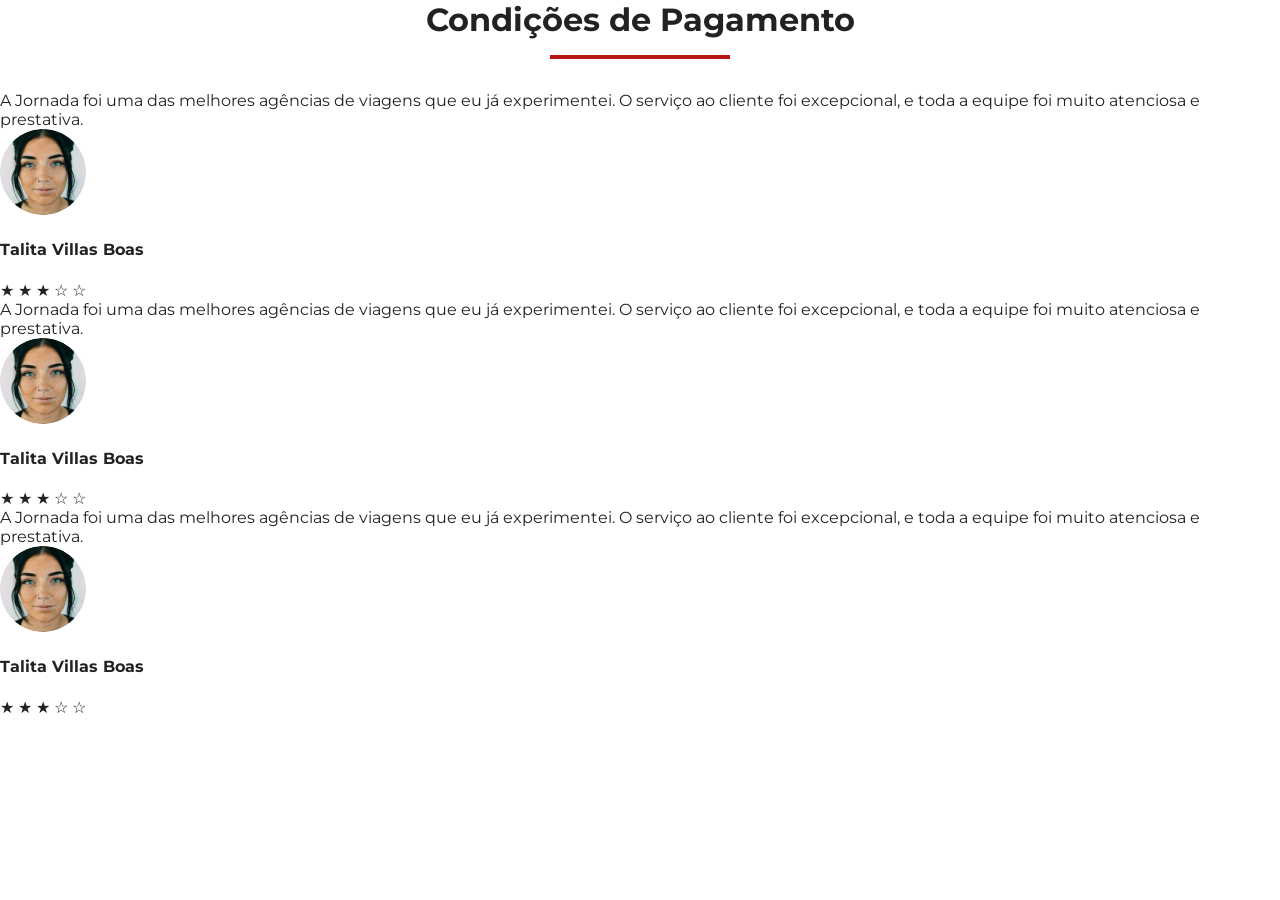
==== index.html @ 06a139a2 "finalizando a estrutura do HTMl" ====
<!doctype html>
<html lang="pt-BR">
  <head>
    <meta charset="UTF-8" />
    <meta name="viewport" content="width=device-width, initial-scale=1.0" />
    <link rel="stylesheet" href="./CSS/style.css" />
    <title>Jornada Viagens</title>
  </head>
  <body>
    <!-- <header class="header-main">
      <div class="div-header">
        <a class="logo" href="index.html" title="voltar ao inicio"
          ><img
            class="logo-mobile"
            src="./img/header_footer/Símbolo_white.png"
            alt="simbolo de uma bussola branco
              "
          />
          <img
            class="logo-desktop"
            src="./img/header_footer/Logo-branco.png"
            alt="logo com escrita"
          />
        </a>

        <div class="div-menu">
          <label for="menu">
            <img
              class="menu-hamburger"
              src="./img/header_footer/menu.png"
              alt="menu hamburger"
            />
          </label>
          <input type="checkbox" id="menu" hidden />
          <nav>
            <ul class="list-links">
              <li class="item">
                <a href="blog.html" target="_blank" title="acessar blog"
                  >Blog</a
                >
              </li>
              <li class="item">
                <a href="pacotes.html" target="_blank" title="acessar pacotes"
                  >Pacote de viagem</a
                >
              </li>
              <li class="item">
                <a href="contato.html" target="_blank" title="acessar contatos"
                  >Contato</a
                >
              </li>
            </ul>
          </nav>
        </div>
      </div>
    </header>
    <section class="hero">
      <div class="hero-img"></div>
      <h2>
        Somos uma agência apaixonada por criar viagens inesquecíveis. Do destino
        à seleção das atividades, cuidamos de todos os detalhes para que você
        aproveite ao máximo cada momento da sua jornada!
      </h2>
    </section>
    <section class="offers">
      <div class="section-title">
        <h2>Ofertas da Semana</h2>
        <hr />
      </div>
      <div class="offers-cards">
        <article class="card japao">
          <header>
            <p>HOTEL+AÉREO</p>
            <h3>Japão<br /><span>R$ 4000</span></h3>
          </header>
          <footer><a href="#" class="button">Ver detalhes</a></footer>
        </article>
        <article class="card san-andreas">
          <header>
            <p>HOTEL+AÉREO</p>
            <h3>San Andreas<br /><span>R$ 3000</span></h3>
          </header>
          <footer><a href="#" class="button">Ver detalhes</a></footer>
        </article>
        <article class="card paraiba">
          <header>
            <p>HOTEL+AÉREO</p>
            <h3>Paraíba<br /><span>R$ 1200</span></h3>
          </header>
          <footer><a href="#" class="button">Ver detalhes</a></footer>
        </article>
        <article class="card manaus">
          <header>
            <p>HOTEL+AÉREO</p>
            <h3>Manaus<br /><span>R$ 1600</span></h3>
          </header>
          <footer><a href="#" class="button">Ver detalhes</a></footer>
        </article>
      </div>
    </section>

    <section class="categories">
      <div class="section-title">
        <h2>Busque por categoria</h2>
        <hr />
      </div>
      <div class="categories-cards">
        <a href="#" class="card-botao"
          ><img src="./img/categories/ícone - pacotes nacionais.png" alt="" />
          <h3>Pacotes Nacionais</h3></a
        >
        <a href="#" class="card-botao"
          ><img
            src="./img/categories/ícone - pacotes interacionais.png"
            alt=""
          />
          <h3>Pacotes Internacionais</h3></a
        >
        <a href="#" class="card-botao single-line transfer"
          ><img src="./img/categories/ícone -transfer.png" alt="" />
          <h3>Transfer</h3></a
        >
        <a href="#" class="card-botao single-line"
          ><img src="./img/categories/ícone - seguro viagem.png" alt="" />
          <h3>Seguro Viagens</h3></a
        >
      </div>
    </section>

    <section class="destinations">
      <div class="section-title destinations">
        <h2>Destinos Populares</h2>
        <hr />
      </div>
      <div class="cards-destinations">
        <div class="card-destination">
          <img
            class="imagem mobile"
            src="./img/destinations/mobile/Tokyo.jpg"
            alt="cidade de tokyo"
          />
          <img
            class="imagem tablet"
            src="./img/destinations/tablet/Tokyo.jpg"
            alt="cidade de tokyo"
          />
          <img
            class="imagem desktop"
            src="./img/destinations/desktop/Tokyo.png"
            alt="cidade de tokyo"
          />
          <h2>Tokyo</h2>
          <p>
            Tóquio é uma cidade vibrante e cosmopolita, com seus templos
            históricos, museus de arte moderna e arranha-céus icônicos. Não
            perca a chance de mergulhar em sua atmosfera fascinante.
          </p>

          <a href="#" class="button destination">Ver detalhes</a>
        </div>
        <div class="card-destination">
          <img
            class="imagem mobile"
            src="./img/destinations/mobile/Osaka.jpg"
            alt="cidade de osaka"
          />
          <img
            class="imagem tablet"
            src="./img/destinations/tablet/Osaka.jpg"
            alt="cidade de osaka"
          />
          <img
            class="imagem desktop"
            src="./img/destinations/desktop/Osaka.png"
            alt="cidade de osaka"
          />
          <h2>Osaka</h2>
          <p>
            Osaka é uma cidade agitada e moderna no Japãos. A cidade é famosa
            por sua gastronomia deliciosa e por ser um excelente ponto de
            partida para explorar outras cidades japonesas próximas.
          </p>

          <a href="#" class="button destination">Ver detalhes</a>
        </div>
      </div>
    </section>

    <section class="payments">
      <div class="section-title destinations">
        <h2>Condições de Pagamento</h2>
        <hr />
      </div>
      <article class="term-payment">
        <div class="text-imgs-payments">
          <div class="texts-payment">
            <h3>Parcelamento em até 12x!</h3>
            <p>
              Viaje pagando em até 12 parcelas no cartão, à vista no crédito com
              5% de desconto ou no Pix com 10% de desconto!
            </p>
          </div>
          <div class="imgs-payments">
            <div>
              <div class="img-payment um"></div>
              <div class="img-payment dois"></div>
            </div>
            <div class="img-horinzont-payment"></div>
          </div>
        </div>
      </article>
    </section> -->
    <section class="testimonials">
      <div class="section-title testimonials">
        <h2>Condições de Pagamento</h2>
        <hr />
      </div>
      <div class="container-testimonials">
        <article>
          <header class="header-testimonials">
            <p>
              A Jornada foi uma das melhores agências de viagens que eu já
              experimentei. O serviço ao cliente foi excepcional, e toda a
              equipe foi muito atenciosa e prestativa.
            </p>
          </header>
          <footer>
            <img
              src="./img/testimonials/mobile/Avatar-Talita.png"
              alt="foto de perfil da talita"
            />
            <div class="profile-content">
              <h4>Talita Villas Boas</h4>
              <div class="rating">
                <span class="stars">★</span>
                <span class="stars">★</span>
                <span class="stars">★</span>
                <span class="stars">☆</span>
                <span class="stars">☆</span>
              </div>
            </div>
          </footer>
        </article>
        <article>
          <header class="header-testimonials">
            <p>
              A Jornada foi uma das melhores agências de viagens que eu já
              experimentei. O serviço ao cliente foi excepcional, e toda a
              equipe foi muito atenciosa e prestativa.
            </p>
          </header>
          <footer>
            <img
              src="./img/testimonials/mobile/Avatar-Talita.png"
              alt="foto de perfil da talita"
            />
            <div class="profile-content">
              <h4>Talita Villas Boas</h4>
              <div class="rating">
                <span class="stars">★</span>
                <span class="stars">★</span>
                <span class="stars">★</span>
                <span class="stars">☆</span>
                <span class="stars">☆</span>
              </div>
            </div>
          </footer>
        </article>
        <article>
          <header class="header-testimonials">
            <p>
              A Jornada foi uma das melhores agências de viagens que eu já
              experimentei. O serviço ao cliente foi excepcional, e toda a
              equipe foi muito atenciosa e prestativa.
            </p>
          </header>
          <footer>
            <img
              src="./img/testimonials/mobile/Avatar-Talita.png"
              alt="foto de perfil da talita"
            />
            <div class="profile-content">
              <h4>Talita Villas Boas</h4>
              <div class="rating">
                <span class="stars">★</span>
                <span class="stars">★</span>
                <span class="stars">★</span>
                <span class="stars">☆</span>
                <span class="stars">☆</span>
              </div>
            </div>
          </footer>
        </article>
      </div>
    </section>
  </body>
</html>
---- CSS/style.css ----
@import url(./global.css);
@import url(./header.css);
@import url(./hero.css);
@import url(./offers.css);
@import url(./categories.css);
@import url(./destinations.css);
@import url(./payments.css);
@import url(./testimonials.css);
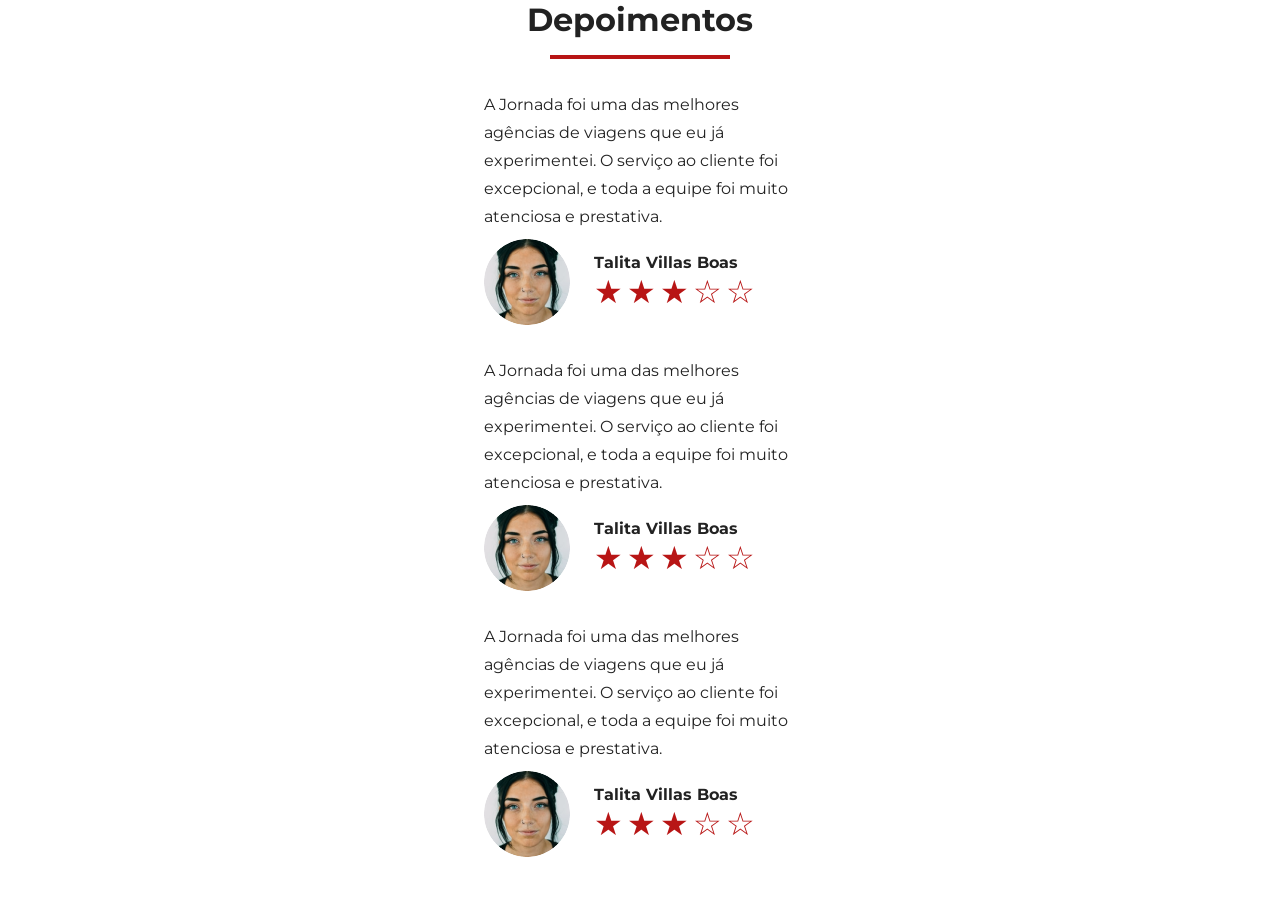
==== commit 54229dd3: "finalizando o CSS em telas de celulares" ====
--- a/index.html
+++ b/index.html
@@ -212,7 +212,7 @@
     </section> -->
     <section class="testimonials">
       <div class="section-title testimonials">
-        <h2>Condições de Pagamento</h2>
+        <h2>Depoimentos</h2>
         <hr />
       </div>
       <div class="container-testimonials">
@@ -224,7 +224,7 @@
               equipe foi muito atenciosa e prestativa.
             </p>
           </header>
-          <footer>
+          <footer class="footer-testimonials">
             <img
               src="./img/testimonials/mobile/Avatar-Talita.png"
               alt="foto de perfil da talita"
@@ -249,7 +249,7 @@
               equipe foi muito atenciosa e prestativa.
             </p>
           </header>
-          <footer>
+          <footer class="footer-testimonials">
             <img
               src="./img/testimonials/mobile/Avatar-Talita.png"
               alt="foto de perfil da talita"
@@ -274,7 +274,7 @@
               equipe foi muito atenciosa e prestativa.
             </p>
           </header>
-          <footer>
+          <footer class="footer-testimonials">
             <img
               src="./img/testimonials/mobile/Avatar-Talita.png"
               alt="foto de perfil da talita"
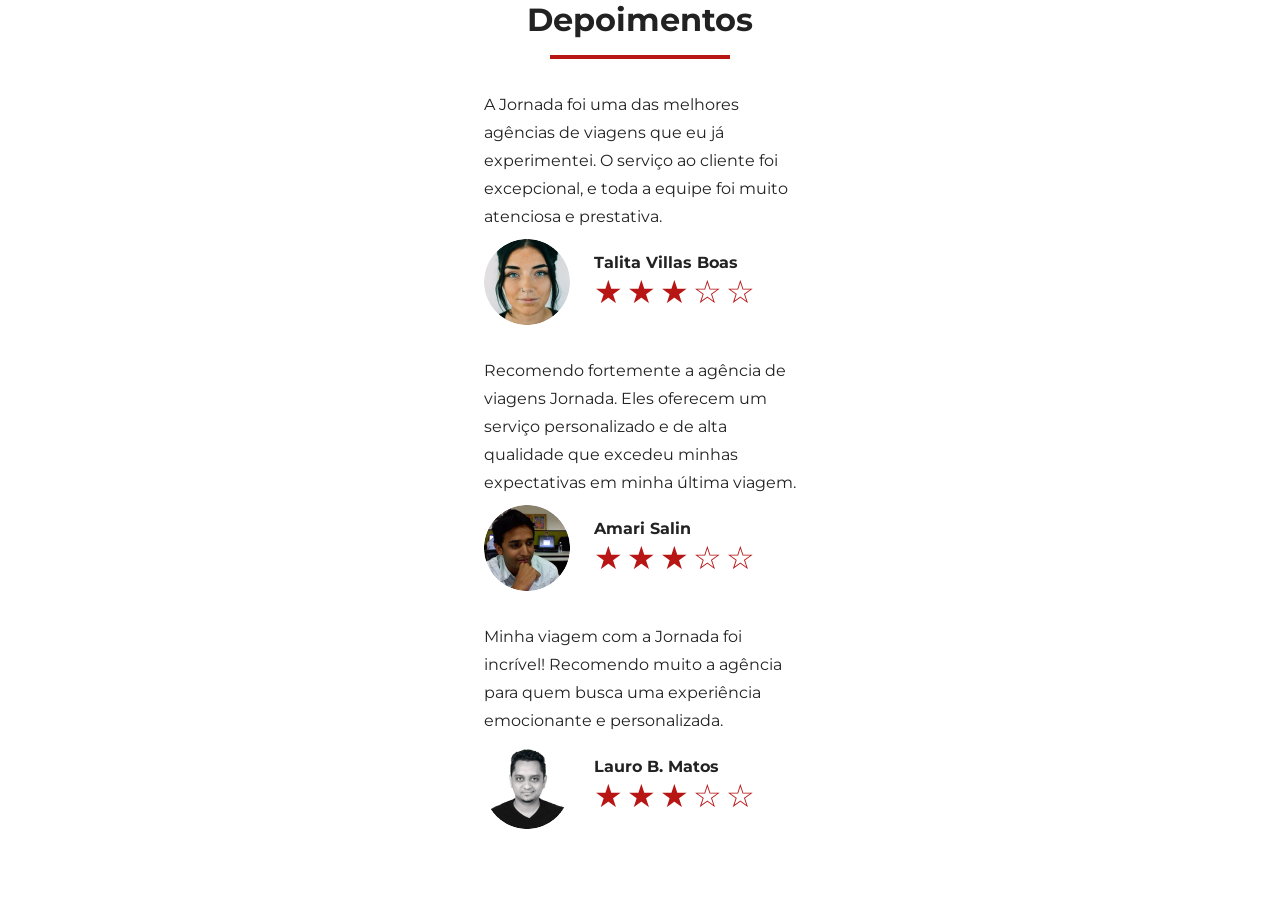
==== commit 98426f69: "finalizando a tela de mobile dos depoimentos" ====
--- a/index.html
+++ b/index.html
@@ -244,18 +244,18 @@
         <article>
           <header class="header-testimonials">
             <p>
-              A Jornada foi uma das melhores agências de viagens que eu já
-              experimentei. O serviço ao cliente foi excepcional, e toda a
-              equipe foi muito atenciosa e prestativa.
+              Recomendo fortemente a agência de viagens Jornada. Eles oferecem
+              um serviço personalizado e de alta qualidade que excedeu minhas
+              expectativas em minha última viagem.
             </p>
           </header>
           <footer class="footer-testimonials">
             <img
-              src="./img/testimonials/mobile/Avatar-Talita.png"
-              alt="foto de perfil da talita"
+              src="./img/testimonials/mobile/Avatar-Amari.png"
+              alt="foto de perfil do Amari"
             />
             <div class="profile-content">
-              <h4>Talita Villas Boas</h4>
+              <h4>Amari Salin</h4>
               <div class="rating">
                 <span class="stars">★</span>
                 <span class="stars">★</span>
@@ -269,18 +269,17 @@
         <article>
           <header class="header-testimonials">
             <p>
-              A Jornada foi uma das melhores agências de viagens que eu já
-              experimentei. O serviço ao cliente foi excepcional, e toda a
-              equipe foi muito atenciosa e prestativa.
+              Minha viagem com a Jornada foi incrível! Recomendo muito a agência
+              para quem busca uma experiência emocionante e personalizada.
             </p>
           </header>
           <footer class="footer-testimonials">
             <img
-              src="./img/testimonials/mobile/Avatar-Talita.png"
-              alt="foto de perfil da talita"
+              src="./img/testimonials/mobile/Avatar-Lauro.png"
+              alt="foto de perfil do Lauro"
             />
             <div class="profile-content">
-              <h4>Talita Villas Boas</h4>
+              <h4>Lauro B. Matos</h4>
               <div class="rating">
                 <span class="stars">★</span>
                 <span class="stars">★</span>
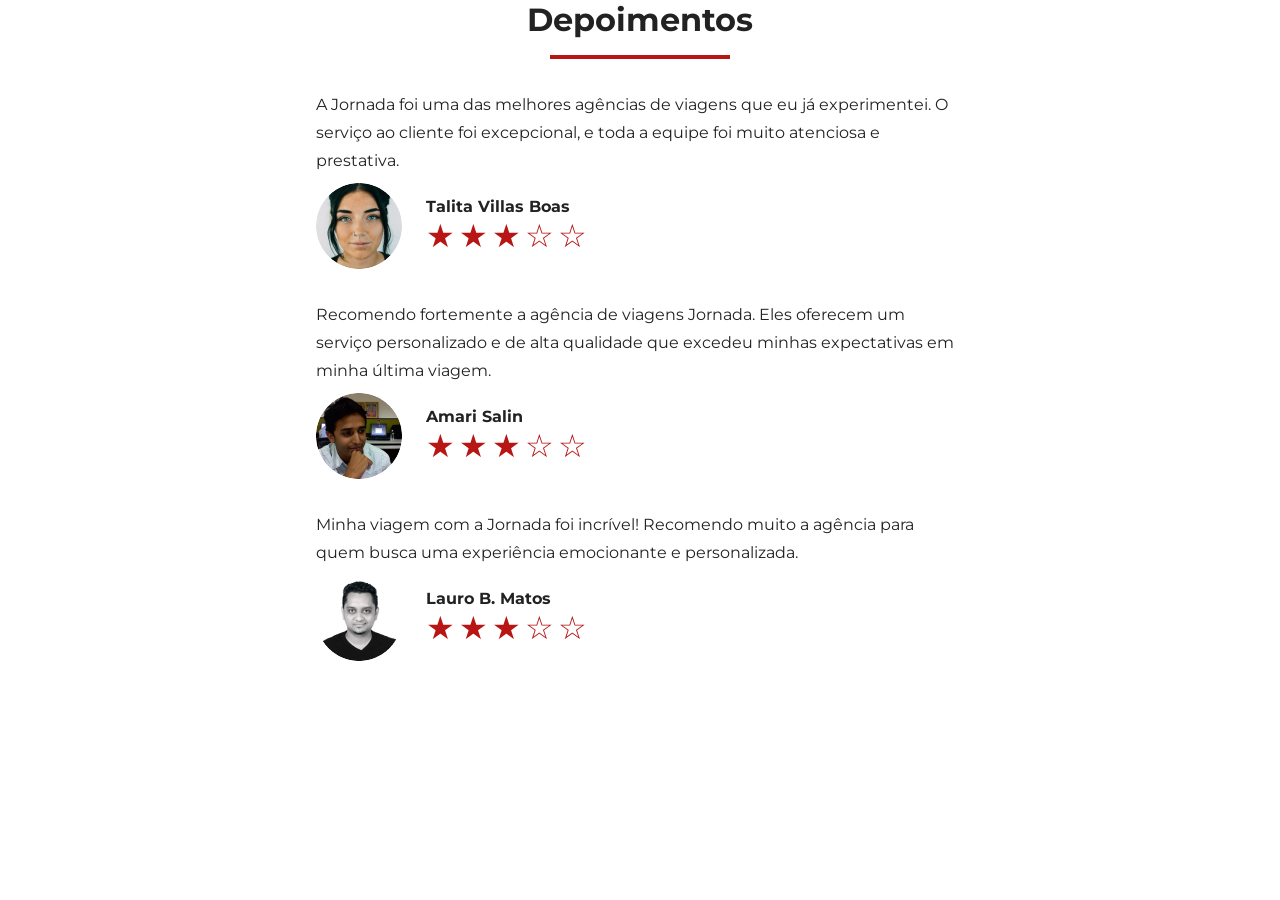
==== commit 89050686: "finalizando a section testimonials" ====
--- a/index.html
+++ b/index.html
@@ -211,7 +211,7 @@
       </article>
     </section> -->
     <section class="testimonials">
-      <div class="section-title testimonials">
+      <div class="section-title">
         <h2>Depoimentos</h2>
         <hr />
       </div>
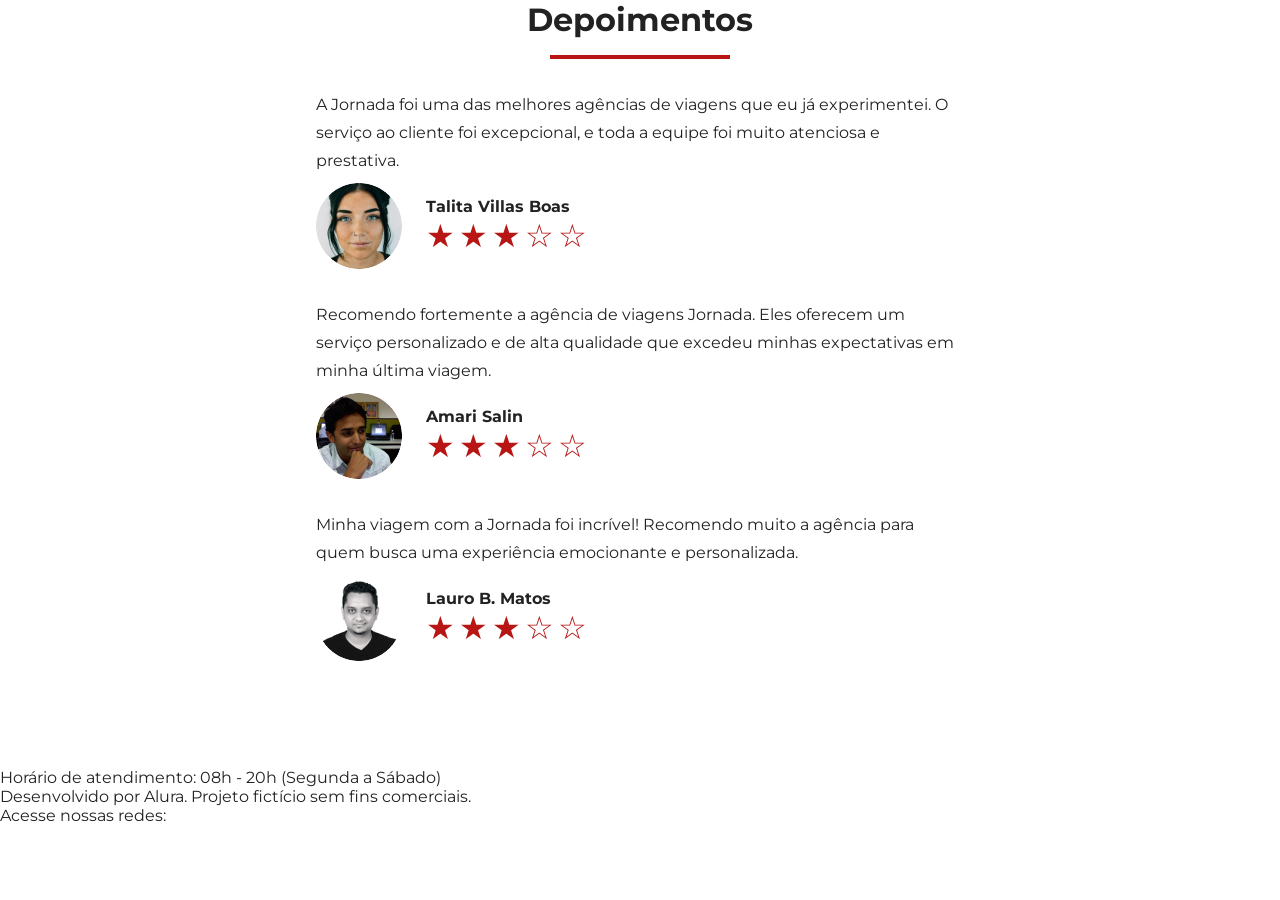
==== commit 46ee66a2: "iniciando o HTML do footer" ====
--- a/index.html
+++ b/index.html
@@ -292,5 +292,25 @@
         </article>
       </div>
     </section>
+    <footer class="footer">
+      <div class="img-footer"></div>
+      <div class="informations-footer">
+        <img src="" alt="" class="logo-footer" />
+        <div class="hourly-dev">
+          <p class="hourly">
+            Horário de atendimento: 08h - 20h (Segunda a Sábado)
+          </p>
+          <p class="dev">
+            Desenvolvido por Alura. Projeto fictício sem fins comerciais.
+          </p>
+        </div>
+        <p class="redes">Acesse nossas redes:</p>
+        <div class="social-media">
+          <img src="" alt="" class="zap" />
+          <img src="" alt="" class="insta" />
+          <img src="" alt="" class="tw" />
+        </div>
+      </div>
+    </footer>
   </body>
 </html>
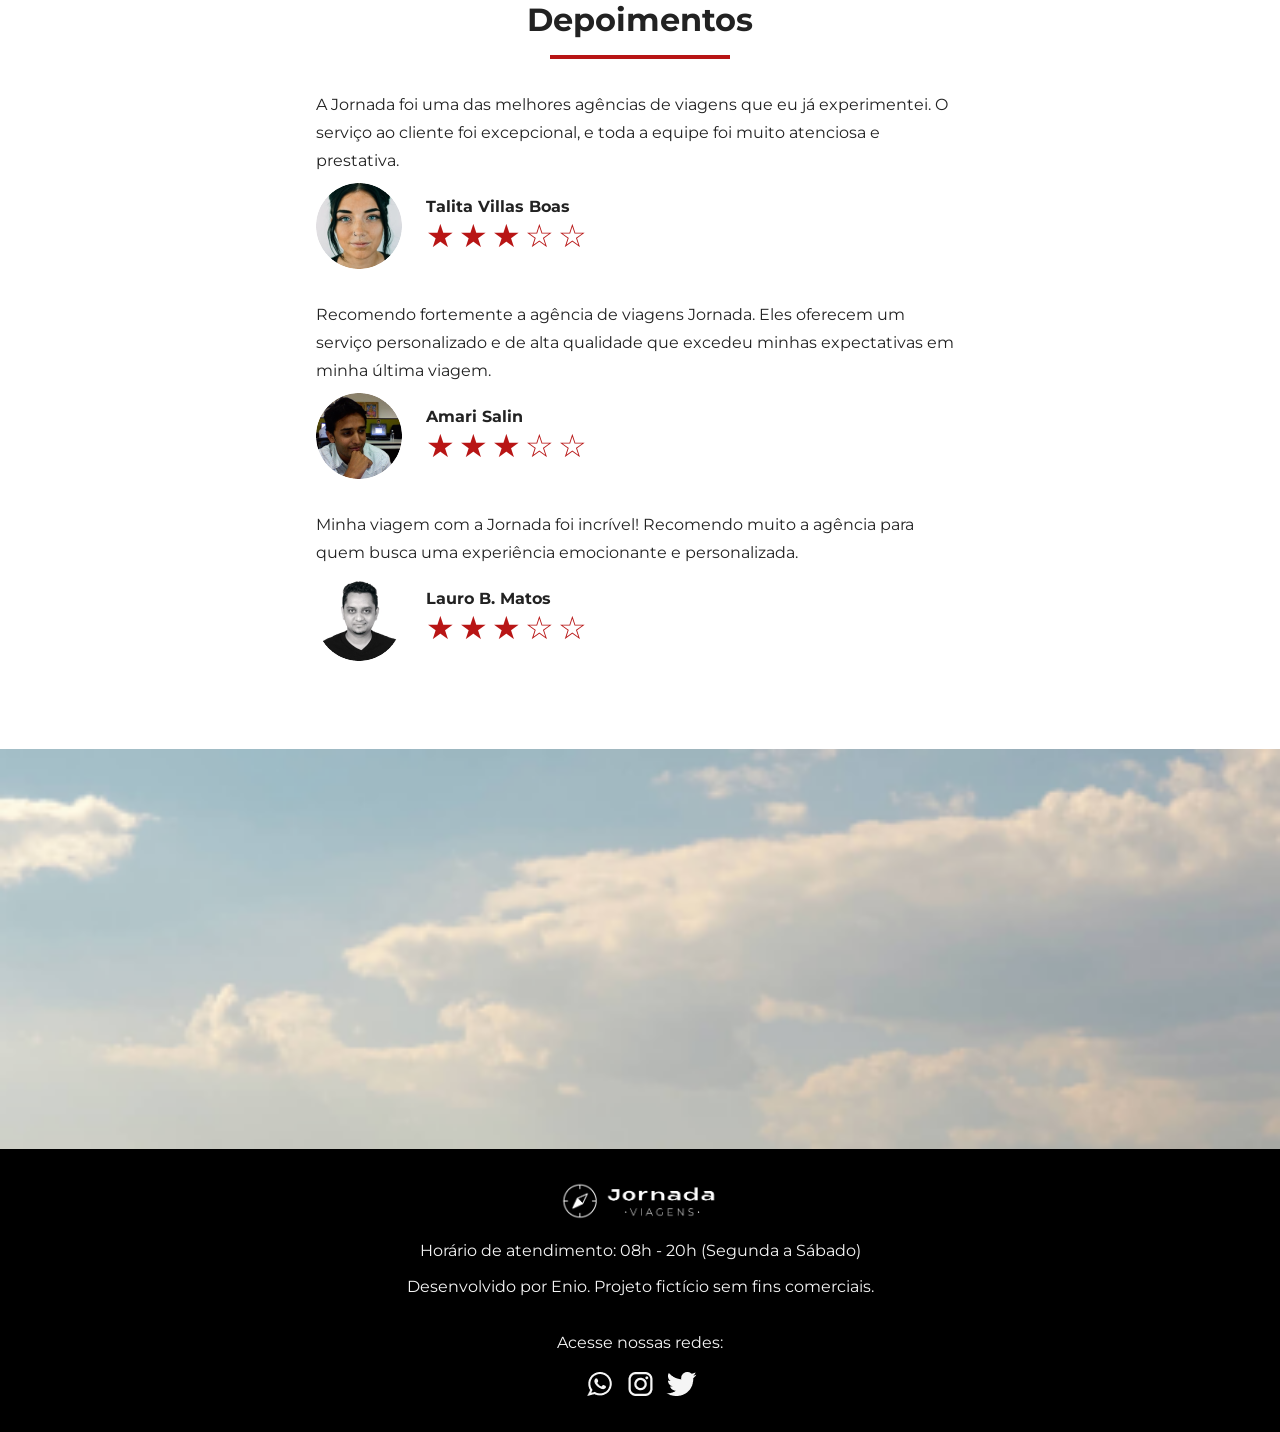
==== commit b0c0e5ed: "finalizando a tela de mobile do footer" ====
--- a/index.html
+++ b/index.html
@@ -295,20 +295,26 @@
     <footer class="footer">
       <div class="img-footer"></div>
       <div class="informations-footer">
-        <img src="" alt="" class="logo-footer" />
+        <img
+          src="./img/footer/Logo-branco-com-tagline.png"
+          alt=""
+          class="logo-footer"
+        />
         <div class="hourly-dev">
           <p class="hourly">
             Horário de atendimento: 08h - 20h (Segunda a Sábado)
           </p>
           <p class="dev">
-            Desenvolvido por Alura. Projeto fictício sem fins comerciais.
+            Desenvolvido por Enio. Projeto fictício sem fins comerciais.
           </p>
         </div>
-        <p class="redes">Acesse nossas redes:</p>
         <div class="social-media">
-          <img src="" alt="" class="zap" />
-          <img src="" alt="" class="insta" />
-          <img src="" alt="" class="tw" />
+          <p class="redes">Acesse nossas redes:</p>
+          <div class="social-media-icons">
+            <img src="./img/footer/Whatsapp 1 (2).png" alt="" class="zap" />
+            <img src="./img/footer/Instragam 1 (2).png" alt="" class="insta" />
+            <img src="./img/footer/Twiter 1 (2).png" alt="" class="tw" />
+          </div>
         </div>
       </div>
     </footer>
--- a/CSS/style.css
+++ b/CSS/style.css
@@ -6,3 +6,4 @@
 @import url(./destinations.css);
 @import url(./payments.css);
 @import url(./testimonials.css);
+@import url(./footer.css);
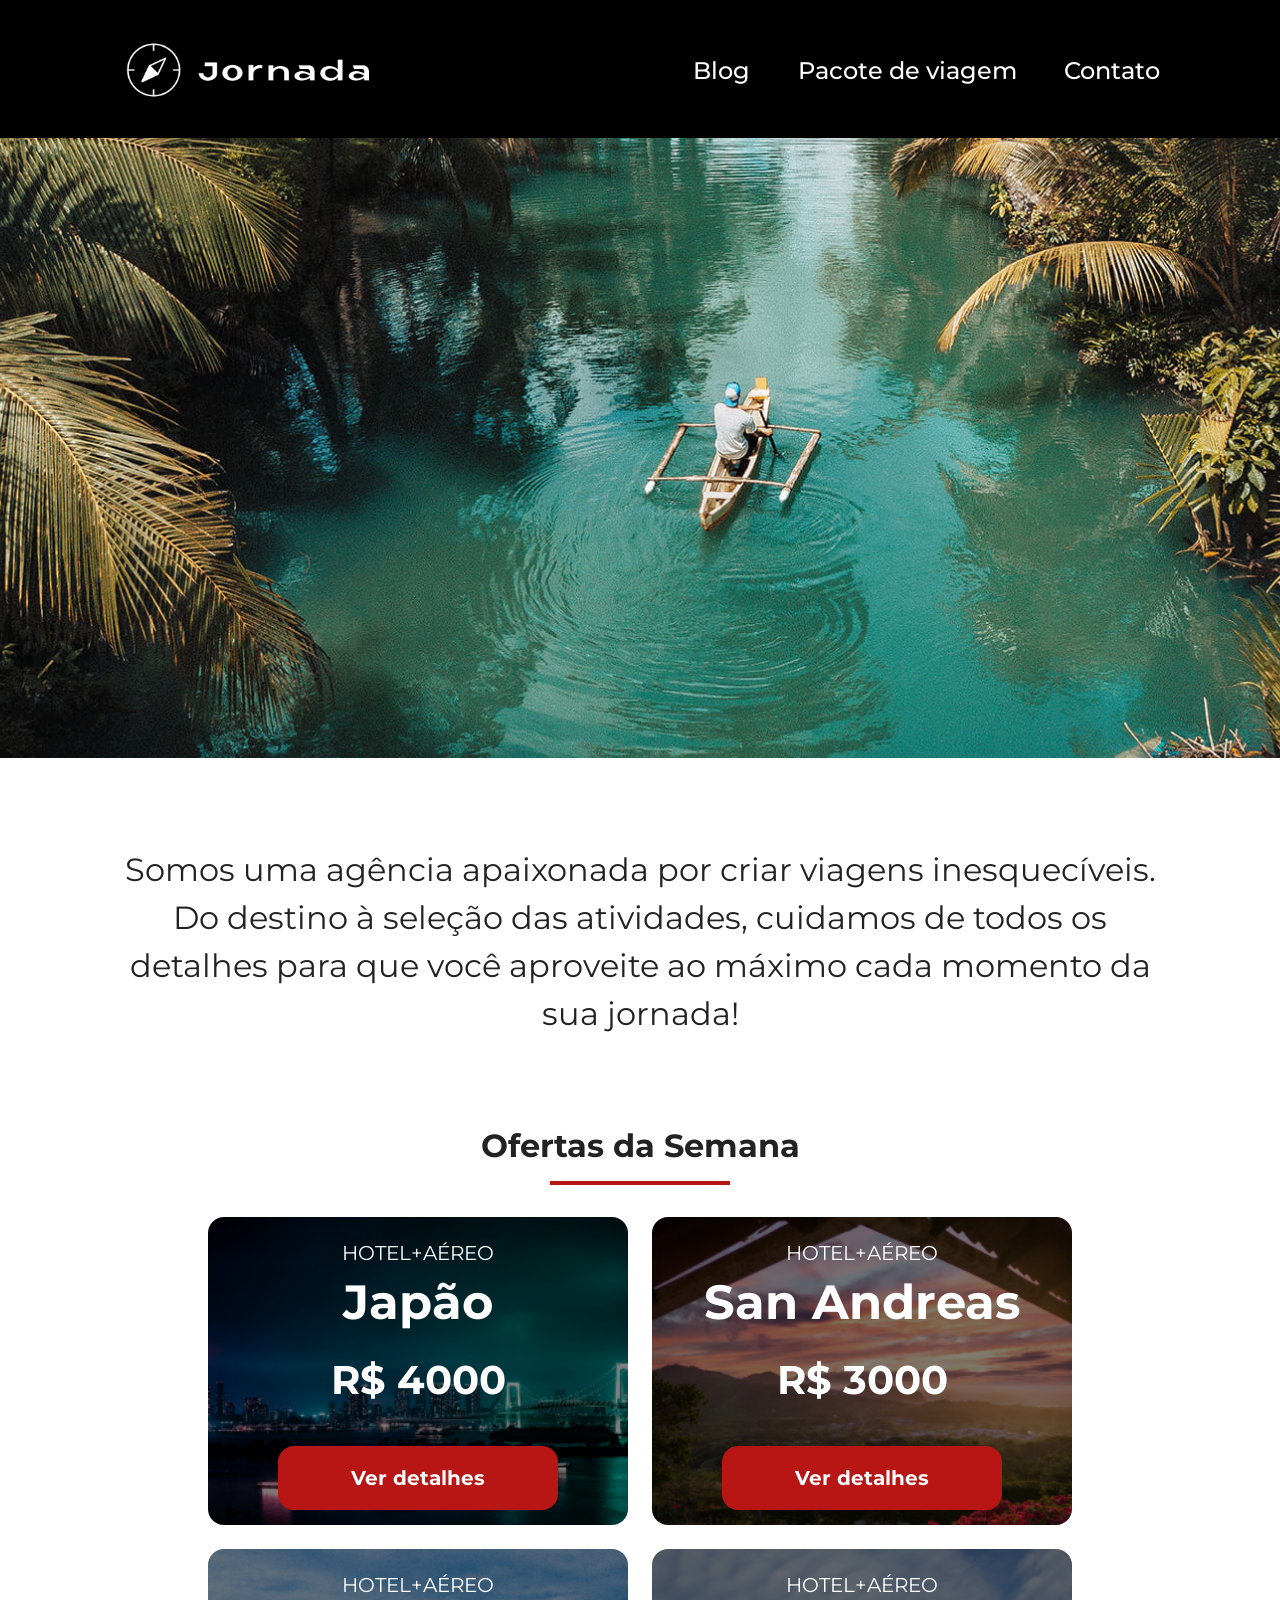
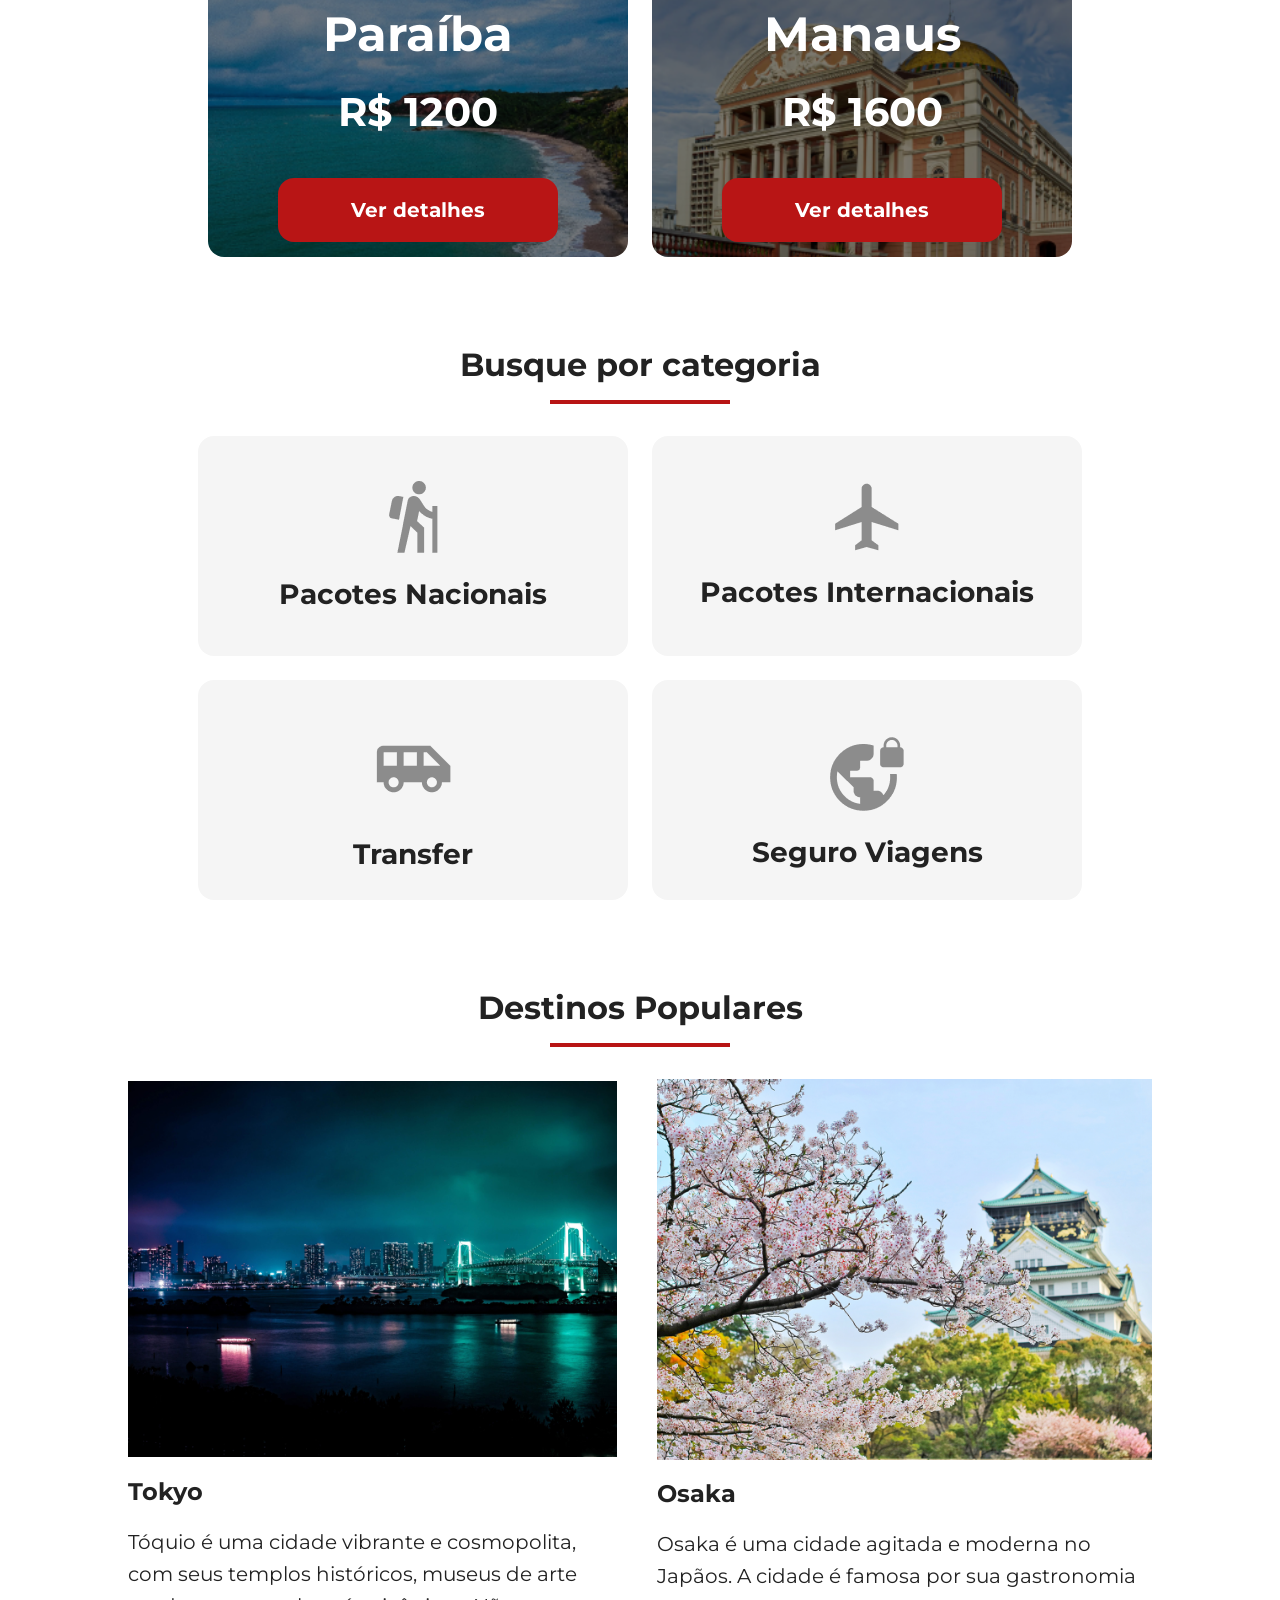
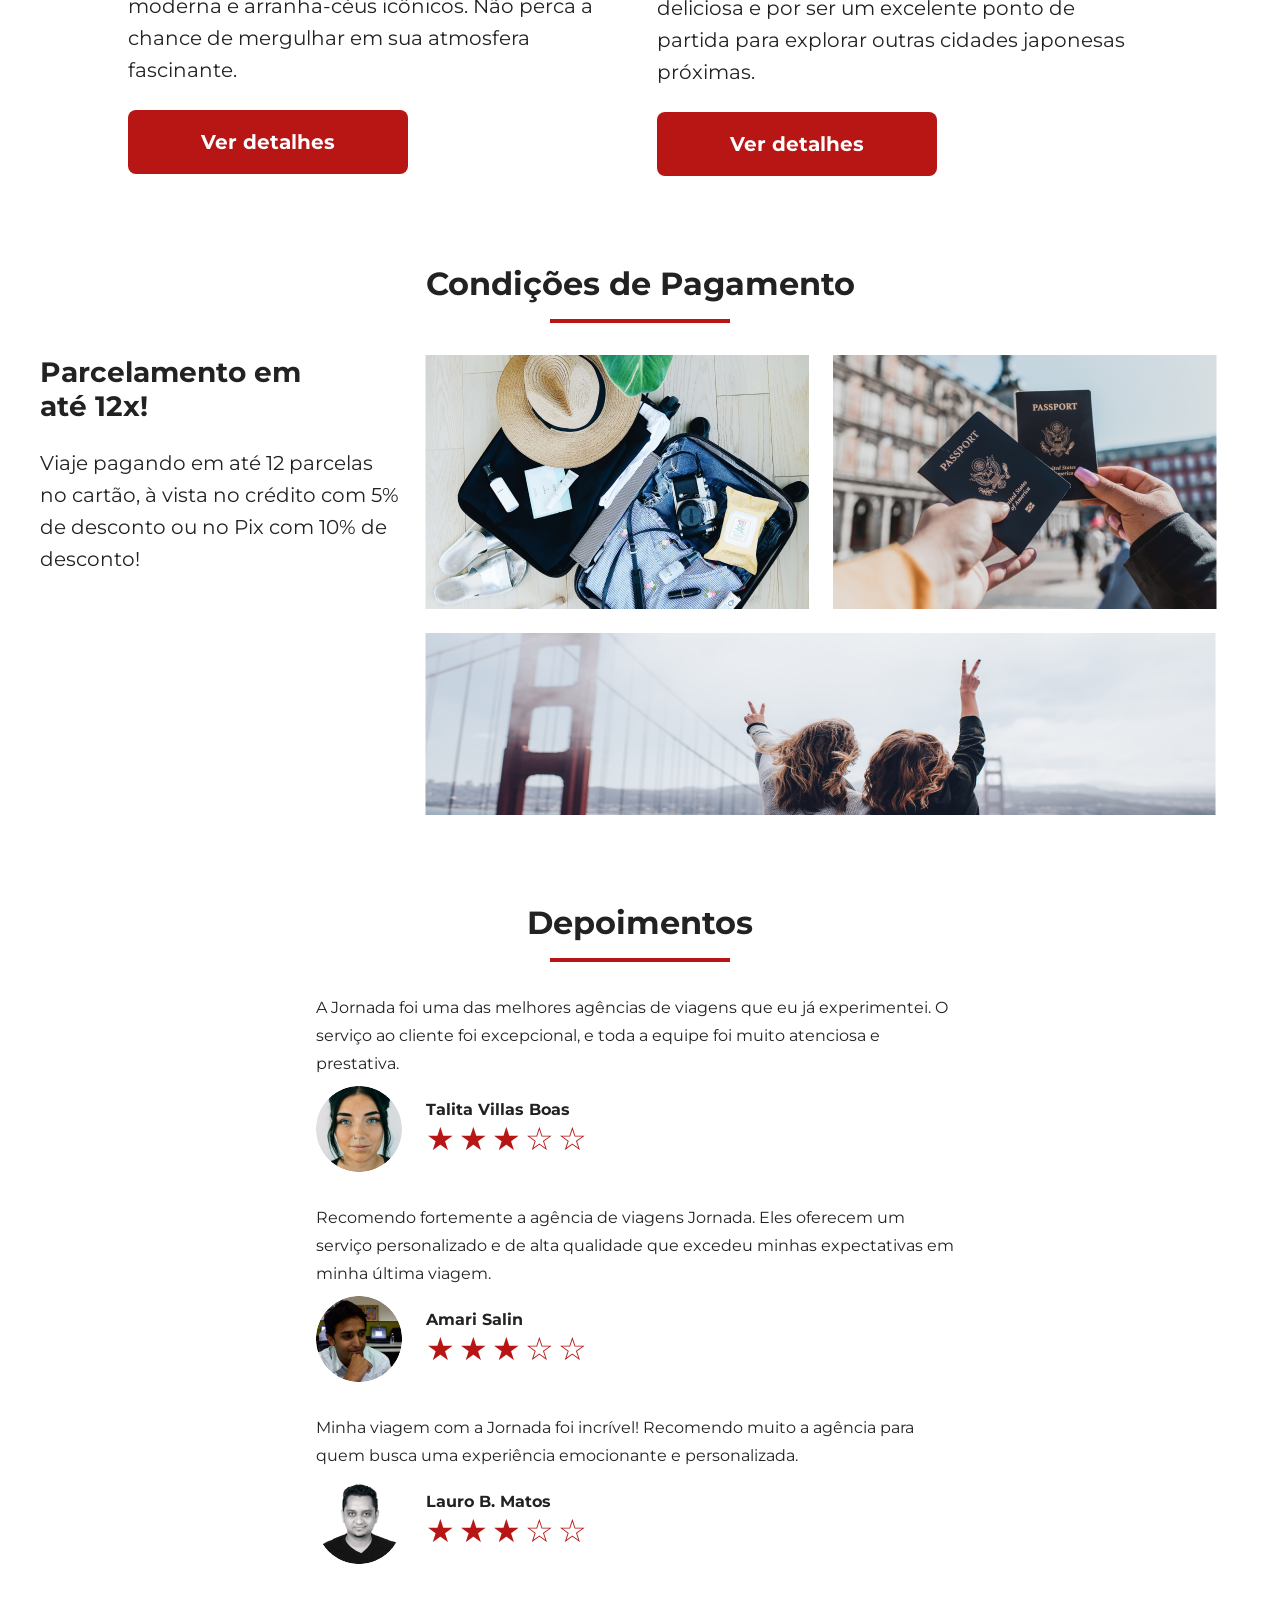
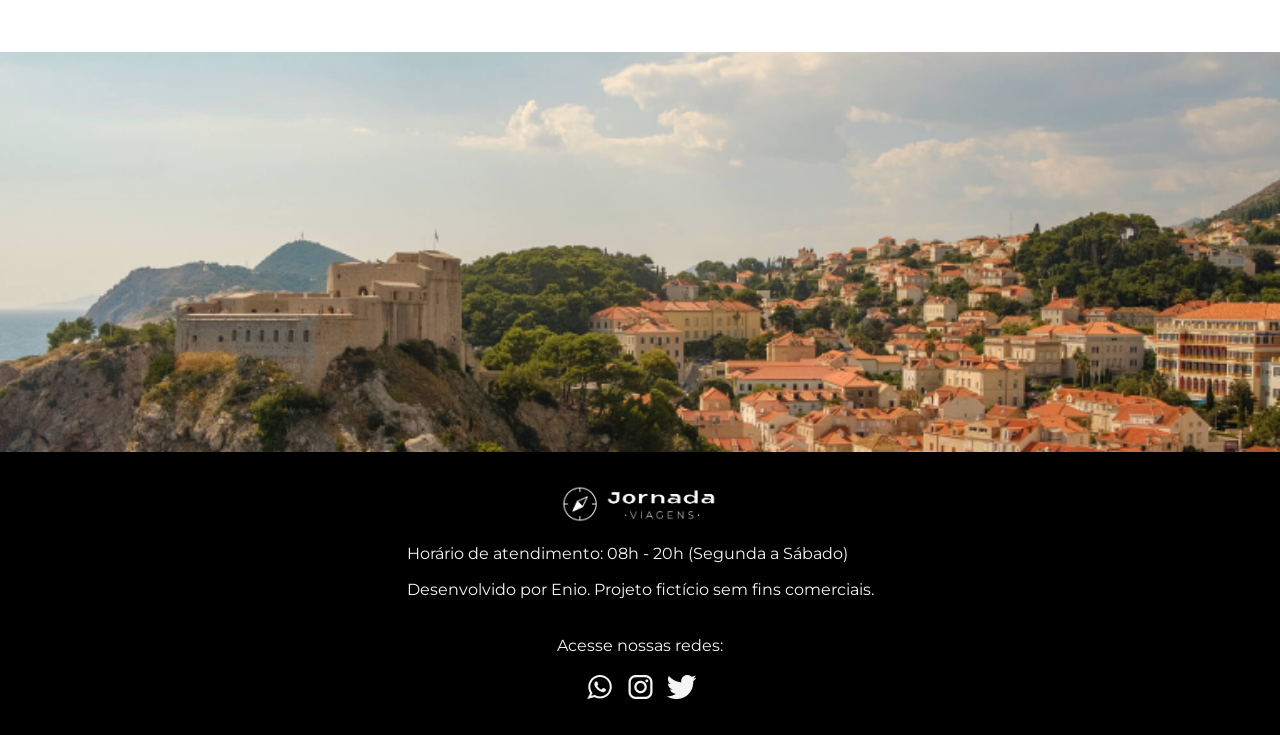
==== commit 40edc364: "finalizando o footer em todas as telas" ====
--- a/index.html
+++ b/index.html
@@ -7,7 +7,7 @@
     <title>Jornada Viagens</title>
   </head>
   <body>
-    <!-- <header class="header-main">
+    <header class="header-main">
       <div class="div-header">
         <a class="logo" href="index.html" title="voltar ao inicio"
           ><img
@@ -209,7 +209,7 @@
           </div>
         </div>
       </article>
-    </section> -->
+    </section>
     <section class="testimonials">
       <div class="section-title">
         <h2>Depoimentos</h2>
@@ -295,18 +295,20 @@
     <footer class="footer">
       <div class="img-footer"></div>
       <div class="informations-footer">
-        <img
-          src="./img/footer/Logo-branco-com-tagline.png"
-          alt=""
-          class="logo-footer"
-        />
-        <div class="hourly-dev">
-          <p class="hourly">
-            Horário de atendimento: 08h - 20h (Segunda a Sábado)
-          </p>
-          <p class="dev">
-            Desenvolvido por Enio. Projeto fictício sem fins comerciais.
-          </p>
+        <div class="img-text">
+          <img
+            src="./img/footer/Logo-branco-com-tagline.png"
+            alt=""
+            class="logo-footer"
+          />
+          <div class="hourly-dev">
+            <p class="hourly">
+              Horário de atendimento: 08h - 20h (Segunda a Sábado)
+            </p>
+            <p class="dev">
+              Desenvolvido por Enio. Projeto fictício sem fins comerciais.
+            </p>
+          </div>
         </div>
         <div class="social-media">
           <p class="redes">Acesse nossas redes:</p>
